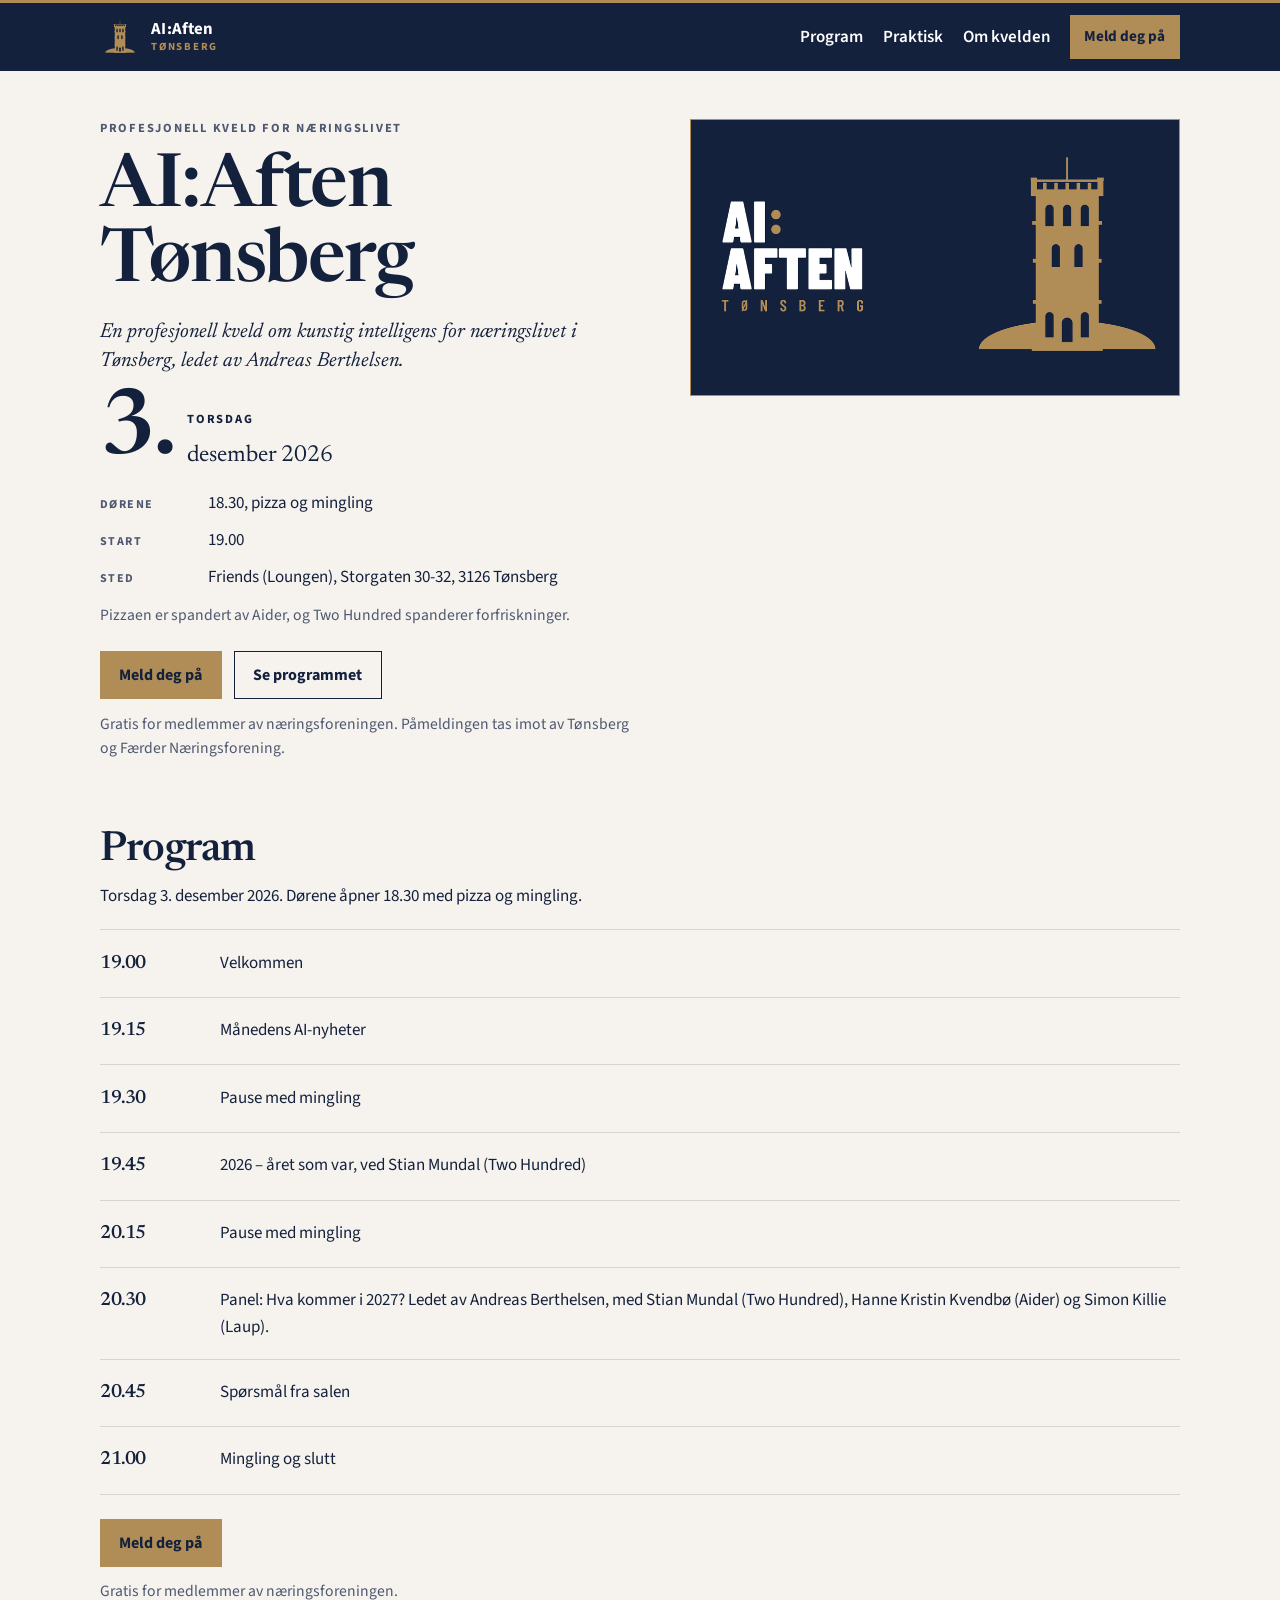
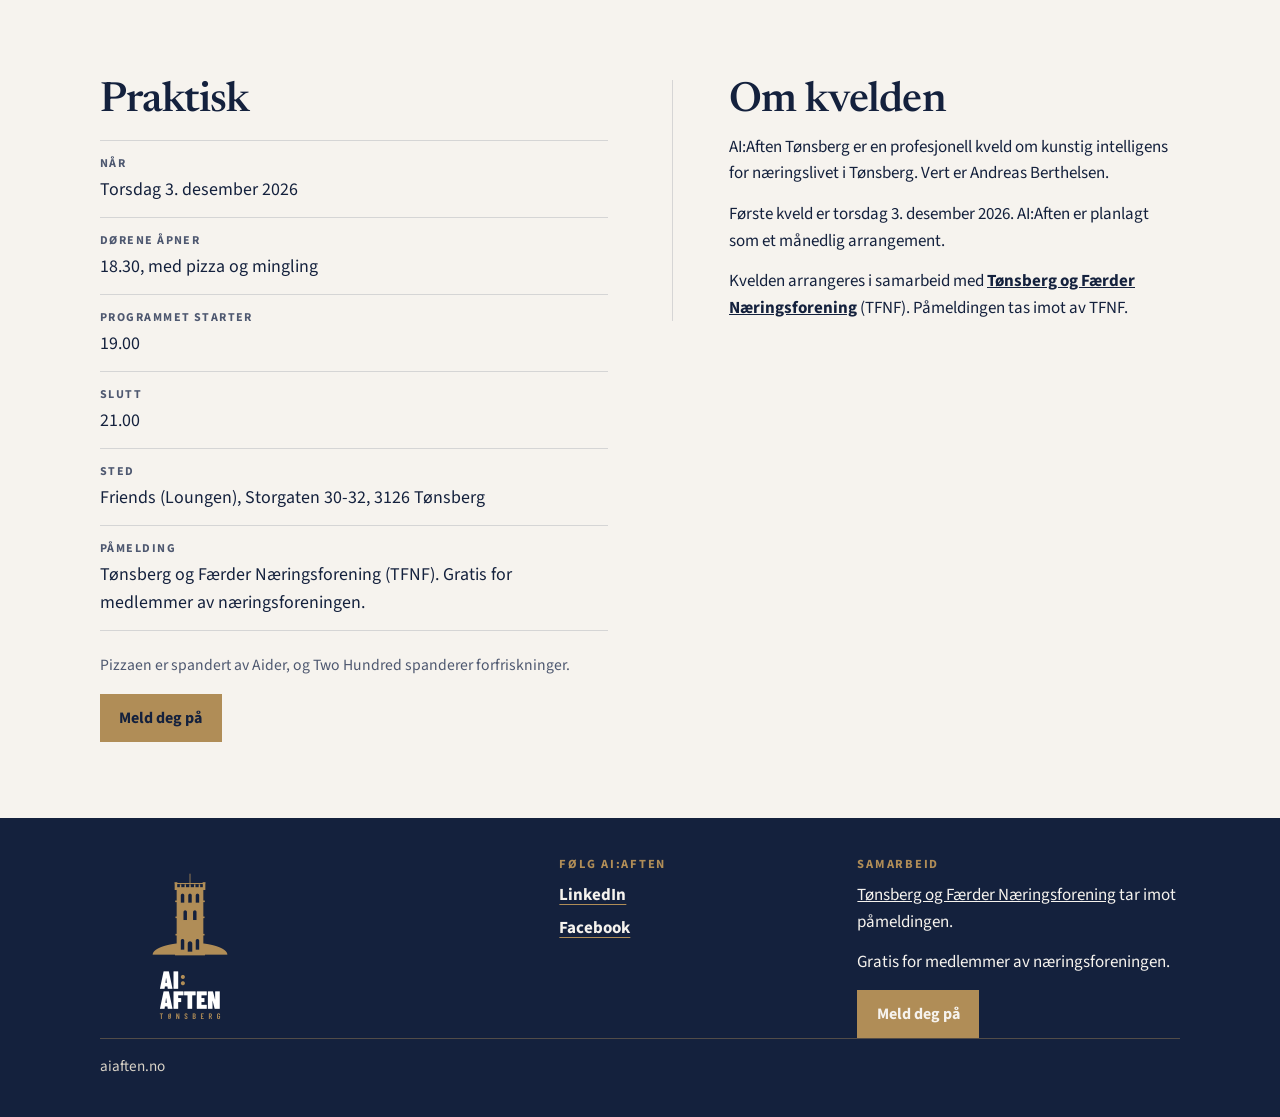
==== index.html @ 97da701c "Publiser aiaften.no" ====
<!DOCTYPE html>
<html lang="nb">
<head>
  <meta charset="utf-8">
  <meta name="viewport" content="width=device-width, initial-scale=1">
  <title>AI:Aften Tønsberg – torsdag 3. desember 2026</title>
  <meta name="description" content="Profesjonell kveld om kunstig intelligens for næringslivet i Tønsberg, torsdag 3. desember 2026. Dørene åpner 18.30 hos Friends (Loungen). Gratis for medlemmer av næringsforeningen.">
  <link rel="canonical" href="https://aiaften.no/">
  <meta name="theme-color" content="#14213D">
  <meta name="color-scheme" content="light">
  <meta property="og:locale" content="nb_NO">
  <meta property="og:type" content="website">
  <meta property="og:site_name" content="AI:Aften Tønsberg">
  <meta property="og:title" content="AI:Aften Tønsberg">
  <meta property="og:description" content="Profesjonell kveld om kunstig intelligens for næringslivet i Tønsberg, torsdag 3. desember 2026. Dørene åpner 18.30 hos Friends (Loungen). Gratis for medlemmer av næringsforeningen.">
  <meta property="og:url" content="https://aiaften.no/">
  <meta property="og:image" content="https://aiaften.no/ai-aften-cover-og.png">
  <meta property="og:image:type" content="image/png">
  <meta property="og:image:width" content="1200">
  <meta property="og:image:height" content="675">
  <meta property="og:image:alt" content="AI:Aften Tønsberg">
  <meta name="twitter:card" content="summary_large_image">
  <meta name="twitter:title" content="AI:Aften Tønsberg">
  <meta name="twitter:description" content="Profesjonell kveld om kunstig intelligens for næringslivet i Tønsberg, torsdag 3. desember 2026. Dørene åpner 18.30 hos Friends (Loungen). Gratis for medlemmer av næringsforeningen.">
  <meta name="twitter:image" content="https://aiaften.no/ai-aften-cover-og.png">
  <meta name="twitter:image:alt" content="AI:Aften Tønsberg">
  <link rel="icon" href="favicon.ico" sizes="any">
  <link rel="icon" type="image/png" href="favicon-32.png" sizes="32x32">
  <link rel="icon" type="image/png" href="favicon-16.png" sizes="16x16">
  <link rel="apple-touch-icon" href="apple-touch-icon.png">
  <link rel="preload" href="source-sans-3.woff2" as="font" type="font/woff2" crossorigin>
  <link rel="preload" href="newsreader.woff2" as="font" type="font/woff2" crossorigin>
  <link rel="stylesheet" href="styles.css">
  <script type="application/ld+json">
  {
    "@context": "https://schema.org",
    "@type": "Event",
    "name": "AI:Aften Tønsberg",
    "description": "Profesjonell kveld om kunstig intelligens for næringslivet i Tønsberg, ledet av Andreas Berthelsen. Dørene åpner 18.30 med pizza og mingling. Programmet starter 19.00. Sted: Friends (Loungen), Storgaten 30-32, 3126 Tønsberg. Gratis for medlemmer av næringsforeningen. Påmelding hos Tønsberg og Færder Næringsforening.",
    "inLanguage": "nb",
    "startDate": "2026-12-03T19:00:00+01:00",
    "endDate": "2026-12-03T21:00:00+01:00",
    "doorTime": "2026-12-03T18:30:00+01:00",
    "eventAttendanceMode": "https://schema.org/OfflineEventAttendanceMode",
    "eventStatus": "https://schema.org/EventScheduled",
    "url": "https://aiaften.no/",
    "image": "https://aiaften.no/ai-aften-cover-og.png",
    "location": {
      "@type": "Place",
      "name": "Friends (Loungen)",
      "address": {
        "@type": "PostalAddress",
        "streetAddress": "Storgaten 30-32",
        "postalCode": "3126",
        "addressLocality": "Tønsberg",
        "addressCountry": "NO"
      }
    },
    "organizer": [
      {
        "@type": "Person",
        "name": "Andreas Berthelsen"
      },
      {
        "@type": "Organization",
        "name": "AI:Aften",
        "url": "https://aiaften.no/",
        "sameAs": [
          "https://www.linkedin.com/company/ai-aften",
          "https://www.facebook.com/profile.php?id=61596663271442"
        ]
      },
      {
        "@type": "Organization",
        "name": "Tønsberg og Færder Næringsforening",
        "alternateName": "TFNF",
        "url": "https://www.tfnf.no/"
      }
    ],
    "performer": [
      {
        "@type": "Person",
        "name": "Andreas Berthelsen"
      },
      {
        "@type": "Person",
        "name": "Stian Mundal",
        "affiliation": {
          "@type": "Organization",
          "name": "Two Hundred"
        }
      },
      {
        "@type": "Person",
        "name": "Hanne Kristin Kvendbø",
        "affiliation": {
          "@type": "Organization",
          "name": "Aider"
        }
      },
      {
        "@type": "Person",
        "name": "Simon Killie",
        "affiliation": {
          "@type": "Organization",
          "name": "Laup"
        }
      }
    ],
    "offers": {
      "@type": "Offer",
      "url": "https://www.tfnf.no/liste-arrangementer?aiaften-28335",
      "description": "Gratis for medlemmer av næringsforeningen."
    },
    "subEvent": [
      {
        "@type": "Event",
        "name": "Velkommen",
        "startDate": "2026-12-03T19:00:00+01:00"
      },
      {
        "@type": "Event",
        "name": "Månedens AI-nyheter",
        "startDate": "2026-12-03T19:15:00+01:00"
      },
      {
        "@type": "Event",
        "name": "Pause med mingling",
        "startDate": "2026-12-03T19:30:00+01:00"
      },
      {
        "@type": "Event",
        "name": "2026 – året som var, ved Stian Mundal (Two Hundred)",
        "startDate": "2026-12-03T19:45:00+01:00"
      },
      {
        "@type": "Event",
        "name": "Pause med mingling",
        "startDate": "2026-12-03T20:15:00+01:00"
      },
      {
        "@type": "Event",
        "name": "Panel: Hva kommer i 2027? Ledet av Andreas Berthelsen, med Stian Mundal (Two Hundred), Hanne Kristin Kvendbø (Aider) og Simon Killie (Laup).",
        "startDate": "2026-12-03T20:30:00+01:00"
      },
      {
        "@type": "Event",
        "name": "Spørsmål fra salen",
        "startDate": "2026-12-03T20:45:00+01:00"
      },
      {
        "@type": "Event",
        "name": "Mingling og slutt",
        "startDate": "2026-12-03T21:00:00+01:00"
      }
    ]
  }
  </script>
</head>
<body>
  <a class="skip" href="#innhold">Hopp til innhold</a>
  <header class="site-header">
    <div class="wrap bar">
      <a class="brand" href="#innhold">
        <img class="brand-mark" src="mark.png" alt="" width="40" height="40">
        <span class="brand-text">
          <span class="brand-name">AI:Aften</span>
          <span class="brand-place">Tønsberg</span>
        </span>
      </a>
      <nav class="nav" aria-label="Sideoversikt">
        <a href="#program">Program</a>
        <a href="#praktisk">Praktisk</a>
        <a href="#om">Om kvelden</a>
      </nav>
      <a class="button button-small" href="https://www.tfnf.no/liste-arrangementer?aiaften-28335" target="_blank" rel="noopener noreferrer">Meld deg på</a>
    </div>
  </header>
  <nav class="subnav" aria-label="Sideoversikt">
    <div class="wrap subnav-inner">
      <a href="#program">Program</a>
      <a href="#praktisk">Praktisk</a>
      <a href="#om">Om kvelden</a>
    </div>
  </nav>

  <main id="innhold">
    <section class="hero wrap">
      <div class="hero-copy">
        <p class="kicker">Profesjonell kveld for næringslivet</p>
        <h1>AI:Aften <span class="place">Tønsberg</span></h1>
        <p class="lead">En profesjonell kveld om kunstig intelligens for næringslivet i Tønsberg, ledet av Andreas Berthelsen.</p>
        <!-- DATO: bytt ukedag, dag og måned her, og i tittel, beskrivelse, praktisk og JSON-LD. -->
        <time class="when" datetime="2026-12-03T19:00:00+01:00">
          <span class="visually-hidden">Torsdag 3. desember 2026</span>
          <span class="when-day" aria-hidden="true">3.</span>
          <span class="when-weekday" aria-hidden="true">Torsdag</span>
          <span class="when-month" aria-hidden="true">desember 2026</span>
        </time>
        <ul class="quick">
          <li><span>Dørene</span> 18.30, pizza og mingling</li>
          <li><span>Start</span> 19.00</li>
          <li><span>Sted</span> Friends (Loungen), Storgaten 30-32, 3126 Tønsberg</li>
        </ul>
        <p class="note">Pizzaen er spandert av Aider, og Two Hundred spanderer forfriskninger.</p>
        <div class="actions">
          <a class="button" href="https://www.tfnf.no/liste-arrangementer?aiaften-28335" target="_blank" rel="noopener noreferrer">Meld deg på</a>
          <a class="button button-ghost" href="#program">Se programmet</a>
        </div>
        <p class="note">Gratis for medlemmer av næringsforeningen. Påmeldingen tas imot av Tønsberg og Færder Næringsforening.</p>
      </div>
      <figure class="hero-figure">
        <img
          src="ai-aften-cover-1600.png"
          srcset="ai-aften-cover-960.png 960w, ai-aften-cover-1600.png 1600w"
          sizes="(min-width: 880px) 46vw, calc(100vw - 2rem)"
          alt="AI:Aften Tønsberg"
          width="1600"
          height="900"
          fetchpriority="high">
      </figure>
    </section>

    <section id="program" class="section">
      <div class="wrap">
        <div class="section-head">
          <h2>Program</h2>
          <p>Torsdag 3.&nbsp;desember 2026. Dørene åpner 18.30 med pizza og mingling.</p>
        </div>
        <!--
          PROGRAM
          Bytt punktene under til neste kveld. Ett <li> per post.
          Oppdater også subEvent i JSON-LD i head.
        -->
        <ol class="program">
          <li>
            <time datetime="2026-12-03T19:00:00+01:00">19.00</time>
            <p>Velkommen</p>
          </li>
          <li>
            <time datetime="2026-12-03T19:15:00+01:00">19.15</time>
            <p>Månedens AI-nyheter</p>
          </li>
          <li>
            <time datetime="2026-12-03T19:30:00+01:00">19.30</time>
            <p>Pause med mingling</p>
          </li>
          <li>
            <time datetime="2026-12-03T19:45:00+01:00">19.45</time>
            <p>2026 – året som var, ved Stian Mundal (Two Hundred)</p>
          </li>
          <li>
            <time datetime="2026-12-03T20:15:00+01:00">20.15</time>
            <p>Pause med mingling</p>
          </li>
          <li>
            <time datetime="2026-12-03T20:30:00+01:00">20.30</time>
            <p>Panel: Hva kommer i 2027? Ledet av Andreas Berthelsen, med Stian Mundal (Two Hundred), Hanne Kristin Kvendbø (Aider) og Simon Killie (Laup).</p>
          </li>
          <li>
            <time datetime="2026-12-03T20:45:00+01:00">20.45</time>
            <p>Spørsmål fra salen</p>
          </li>
          <li>
            <time datetime="2026-12-03T21:00:00+01:00">21.00</time>
            <p>Mingling og slutt</p>
          </li>
        </ol>
        <p class="after-program">
          <a class="button" href="https://www.tfnf.no/liste-arrangementer?aiaften-28335" target="_blank" rel="noopener noreferrer">Meld deg på</a>
        </p>
        <p class="note">Gratis for medlemmer av næringsforeningen.</p>
      </div>
    </section>

    <section class="section">
      <div class="wrap split">
        <div class="panel" id="praktisk">
          <h2>Praktisk</h2>
          <dl class="facts">
            <div>
              <dt>Når</dt>
              <dd>Torsdag 3.&nbsp;desember 2026</dd>
            </div>
            <div>
              <dt>Dørene åpner</dt>
              <dd>18.30, med pizza og mingling</dd>
            </div>
            <div>
              <dt>Programmet starter</dt>
              <dd>19.00</dd>
            </div>
            <div>
              <dt>Slutt</dt>
              <dd>21.00</dd>
            </div>
            <div>
              <dt>Sted</dt>
              <dd>Friends (Loungen), Storgaten 30-32, 3126 Tønsberg</dd>
            </div>
            <div>
              <dt>Påmelding</dt>
              <dd>Tønsberg og Færder Næringsforening (TFNF). Gratis for medlemmer av næringsforeningen.</dd>
            </div>
          </dl>
          <p class="note">Pizzaen er spandert av Aider, og Two Hundred spanderer forfriskninger.</p>
          <a class="button" href="https://www.tfnf.no/liste-arrangementer?aiaften-28335" target="_blank" rel="noopener noreferrer">Meld deg på</a>
        </div>
        <div class="panel prose" id="om">
          <h2>Om kvelden</h2>
          <p>AI:Aften Tønsberg er en profesjonell kveld om kunstig intelligens for næringslivet i Tønsberg. Vert er Andreas Berthelsen.</p>
          <p>Første kveld er torsdag 3.&nbsp;desember 2026. AI:Aften er planlagt som et månedlig arrangement.</p>
          <p>Kvelden arrangeres i samarbeid med <a href="https://www.tfnf.no/">Tønsberg og Færder Næringsforening</a> (TFNF). Påmeldingen tas imot av TFNF.</p>
        </div>
      </div>
    </section>
  </main>

  <footer class="site-footer">
    <div class="wrap footer-grid">
      <div>
        <img class="footer-logo" src="ai-aften-merke-web.png" alt="AI:Aften Tønsberg" width="720" height="720">
      </div>
      <div>
        <h2>Følg AI:Aften</h2>
        <ul class="link-list">
          <li><a href="https://www.linkedin.com/company/ai-aften" target="_blank" rel="noopener noreferrer">LinkedIn</a></li>
          <li><a href="https://www.facebook.com/profile.php?id=61596663271442" target="_blank" rel="noopener noreferrer">Facebook</a></li>
        </ul>
      </div>
      <div>
        <h2>Samarbeid</h2>
        <p><a href="https://www.tfnf.no/">Tønsberg og Færder Næringsforening</a> tar imot påmeldingen.</p>
        <p>Gratis for medlemmer av næringsforeningen.</p>
        <a class="button" href="https://www.tfnf.no/liste-arrangementer?aiaften-28335" target="_blank" rel="noopener noreferrer">Meld deg på</a>
      </div>
    </div>
    <div class="wrap">
      <p class="colophon">aiaften.no</p>
    </div>
  </footer>
</body>
</html>
---- styles.css ----
:root {
  --navy: #14213d;
  --gold: #b08d57;
  --paper: #f6f3ee;
  --ink: #14213d;
  --muted: #4e5870;
  --line: rgba(20, 33, 61, 0.14);
  --sans: "Source Sans 3", "Segoe UI", sans-serif;
  --serif: "Newsreader", Georgia, "Times New Roman", serif;
  --header: 4.25rem;
}

@font-face {
  font-family: "Source Sans 3";
  font-style: normal;
  font-weight: 200 900;
  font-display: swap;
  src: url("source-sans-3.woff2") format("woff2");
}

@font-face {
  font-family: "Newsreader";
  font-style: normal;
  font-weight: 200 800;
  font-display: swap;
  src: url("newsreader.woff2") format("woff2");
}

@font-face {
  font-family: "Newsreader";
  font-style: italic;
  font-weight: 400;
  font-display: swap;
  src: url("newsreader-italic.woff2") format("woff2");
}

*,
*::before,
*::after {
  box-sizing: border-box;
}

html {
  scroll-behavior: smooth;
}

body {
  margin: 0;
  background: var(--paper);
  color: var(--ink);
  font-family: var(--sans);
  font-size: 1.0625rem;
  font-weight: 400;
  line-height: 1.55;
  font-optical-sizing: auto;
  text-rendering: optimizeLegibility;
}

img {
  max-width: 100%;
  height: auto;
}

a {
  color: inherit;
}

:focus-visible {
  outline: 3px solid var(--gold);
  outline-offset: 3px;
}

::selection {
  background: var(--gold);
  color: var(--navy);
}

.skip {
  position: absolute;
  left: 1rem;
  top: -4rem;
  z-index: 20;
  background: var(--gold);
  color: var(--navy);
  padding: 0.55rem 0.9rem;
  font-weight: 700;
  text-decoration: none;
}

.skip:focus {
  top: 0.5rem;
}

.visually-hidden {
  position: absolute;
  width: 1px;
  height: 1px;
  padding: 0;
  margin: -1px;
  overflow: hidden;
  clip: rect(0, 0, 0, 0);
  white-space: nowrap;
  border: 0;
}

.wrap {
  width: min(1080px, calc(100% - 2rem));
  margin-inline: auto;
}

.site-header {
  position: sticky;
  top: 0;
  z-index: 10;
  background: var(--navy);
  color: #fff;
  border-top: 3px solid var(--gold);
}

.bar {
  display: flex;
  align-items: center;
  gap: 0.75rem;
  min-height: var(--header);
}

.brand {
  display: flex;
  align-items: center;
  gap: 0.7rem;
  margin-right: auto;
  color: #fff;
  text-decoration: none;
}

.brand-mark {
  width: 40px;
  height: 40px;
  display: block;
}

.brand-text {
  display: flex;
  flex-direction: column;
  line-height: 1.05;
}

.brand-name {
  font-weight: 700;
  font-size: 1.05rem;
  letter-spacing: 0.01em;
}

.brand-place {
  margin-top: 0.15rem;
  font-size: 0.68rem;
  font-weight: 700;
  letter-spacing: 0.16em;
  text-transform: uppercase;
  color: var(--gold);
}

.nav {
  display: none;
  align-items: center;
  gap: 1.25rem;
  margin-right: 0.4rem;
}

.nav a,
.subnav a {
  color: #fff;
  text-decoration: none;
  font-weight: 600;
}

.nav a:hover,
.subnav a:hover {
  text-decoration: underline;
  text-decoration-color: var(--gold);
  text-underline-offset: 0.28em;
}

.subnav {
  background: var(--navy);
  border-top: 1px solid rgba(176, 141, 87, 0.4);
}

.subnav-inner {
  display: flex;
  gap: 1.15rem;
  padding: 0.15rem 0 0.55rem;
  overflow-x: auto;
}

.subnav a {
  flex: 0 0 auto;
  font-size: 0.95rem;
  padding: 0.4rem 0;
}

.button {
  display: inline-flex;
  align-items: center;
  justify-content: center;
  min-height: 48px;
  padding: 0.7rem 1.15rem;
  background: var(--gold);
  color: var(--navy);
  font-family: var(--sans);
  font-weight: 700;
  font-size: 1rem;
  line-height: 1;
  text-decoration: none;
  border: 1px solid var(--gold);
}

.button:hover {
  background: #c4a56e;
  border-color: #c4a56e;
  color: var(--navy);
}

.button-small {
  min-height: 44px;
  padding: 0.45rem 0.85rem;
  font-size: 0.95rem;
}

.button-ghost {
  background: transparent;
  color: var(--navy);
  border-color: var(--navy);
}

.button-ghost:hover {
  background: var(--navy);
  color: #fff;
  border-color: var(--navy);
}

.hero {
  display: flex;
  flex-direction: column;
  gap: 1.5rem;
  padding: 1.25rem 0 2.75rem;
}

.hero-figure {
  order: -1;
  margin: 0;
}

.hero-figure img {
  display: block;
  width: 100%;
  height: auto;
  border: 1px solid var(--gold);
}

.kicker {
  margin: 0 0 0.85rem;
  font-size: 0.78rem;
  font-weight: 700;
  letter-spacing: 0.14em;
  text-transform: uppercase;
  color: var(--muted);
}

h1,
h2 {
  font-family: var(--serif);
  font-weight: 560;
  letter-spacing: -0.02em;
  line-height: 1.02;
  margin: 0;
  font-optical-sizing: auto;
}

h1 {
  font-size: clamp(2.7rem, 10vw, 4.6rem);
}

h1 .place {
  display: block;
}

.lead {
  margin: 1rem 0 0;
  max-width: 38rem;
  font-family: var(--serif);
  font-style: italic;
  font-weight: 400;
  font-size: 1.28rem;
  line-height: 1.4;
}

.when {
  position: relative;
  display: grid;
  grid-template-columns: auto auto;
  column-gap: 0.85rem;
  row-gap: 0.1rem;
  justify-content: start;
  align-items: end;
  width: max-content;
  max-width: 100%;
  margin: 1.35rem 0 0;
  color: var(--navy);
}

.when-day {
  grid-column: 1;
  grid-row: 1 / span 2;
  font-family: var(--serif);
  font-weight: 560;
  font-size: clamp(4.2rem, 14vw, 5.6rem);
  line-height: 0.8;
  letter-spacing: -0.03em;
}

.when-weekday {
  grid-column: 2;
  grid-row: 1;
  align-self: end;
  font-size: 0.78rem;
  font-weight: 700;
  letter-spacing: 0.14em;
  text-transform: uppercase;
}

.when-month {
  grid-column: 2;
  grid-row: 2;
  font-family: var(--serif);
  font-size: 1.45rem;
  line-height: 1.1;
}

.quick {
  list-style: none;
  margin: 1.35rem 0 0;
  padding: 0;
  display: grid;
  gap: 0.65rem;
}

.quick li {
  display: grid;
  grid-template-columns: 5.4rem 1fr;
  gap: 0.75rem;
  align-items: baseline;
}

.quick span {
  font-size: 0.75rem;
  font-weight: 700;
  letter-spacing: 0.12em;
  text-transform: uppercase;
  color: var(--muted);
}

.actions {
  display: flex;
  flex-wrap: wrap;
  gap: 0.75rem;
  margin-top: 1.5rem;
}

.note {
  margin: 0.8rem 0 0;
  max-width: 36rem;
  color: var(--muted);
  font-size: 0.98rem;
}

.panel > .button {
  margin-top: 1rem;
}

.section,
.panel {
  scroll-margin-top: 6.75rem;
}

.section {
  padding: 0 0 3.25rem;
}

.section-head {
  margin-bottom: 1.25rem;
  max-width: 40rem;
}

.section-head p,
.prose p {
  margin: 0.75rem 0 0;
}

h2 {
  font-size: clamp(1.9rem, 4vw, 2.6rem);
}

.program {
  list-style: none;
  margin: 0;
  padding: 0;
}

.program li {
  display: grid;
  grid-template-columns: 4.6rem 1fr;
  gap: 0.35rem 1rem;
  align-items: baseline;
  padding: 1rem 0;
  border-top: 1px solid var(--line);
}

.program li:last-child {
  border-bottom: 1px solid var(--line);
}

.program time {
  font-family: var(--serif);
  font-weight: 560;
  font-size: 1.2rem;
  font-variant-numeric: tabular-nums;
  letter-spacing: -0.02em;
}

.program p {
  margin: 0;
}

.after-program {
  margin: 1.5rem 0 0;
}

.split {
  display: grid;
  gap: 2.5rem;
}

.panel + .panel {
  padding-top: 2.5rem;
  border-top: 1px solid var(--line);
}

.facts {
  margin: 1.15rem 0 1.4rem;
}

.facts div {
  padding: 0.85rem 0;
  border-top: 1px solid var(--line);
}

.facts div:last-child {
  border-bottom: 1px solid var(--line);
}

.facts dt {
  margin: 0;
  font-size: 0.75rem;
  font-weight: 700;
  letter-spacing: 0.12em;
  text-transform: uppercase;
  color: var(--muted);
}

.facts dd {
  margin: 0.15rem 0 0;
  font-size: 1.12rem;
}

.prose p + p {
  margin-top: 0.9rem;
}

.prose a {
  color: var(--navy);
  font-weight: 700;
}

.site-footer {
  background: var(--navy);
  color: #f6f3ee;
  padding: 2.5rem 0 1.5rem;
}

.footer-grid {
  display: grid;
  gap: 2rem;
}

.footer-logo {
  width: min(100%, 180px);
  height: auto;
  display: block;
}

.site-footer h2 {
  font-family: var(--sans);
  font-size: 0.78rem;
  font-weight: 700;
  letter-spacing: 0.14em;
  text-transform: uppercase;
  color: var(--gold);
  margin-bottom: 0.75rem;
}

.site-footer p {
  margin: 0 0 0.9rem;
}

.site-footer a {
  color: #f6f3ee;
}

.link-list {
  list-style: none;
  margin: 0 0 1rem;
  padding: 0;
  display: grid;
  gap: 0.4rem;
}

.link-list a {
  font-weight: 700;
  text-decoration: underline;
  text-decoration-color: var(--gold);
  text-underline-offset: 0.22em;
}

.colophon {
  margin-top: 2rem;
  padding-top: 1rem;
  border-top: 1px solid rgba(176, 141, 87, 0.4);
  color: #d9d3c7;
  font-size: 0.95rem;
}

@media (min-width: 720px) {
  .wrap {
    width: min(1080px, calc(100% - 3rem));
  }

  .program li {
    grid-template-columns: 6rem 1fr;
    gap: 1.5rem;
    padding: 1.15rem 0;
  }

  .quick li {
    grid-template-columns: 6rem 1fr;
  }
}

@media (min-width: 880px) {
  .nav {
    display: flex;
  }

  .subnav {
    display: none;
  }

  .hero {
    display: grid;
    grid-template-columns: minmax(0, 1.05fr) minmax(0, 0.95fr);
    gap: 3rem;
    align-items: start;
    padding: 3rem 0 4.25rem;
  }

  .hero-figure {
    order: 0;
  }

  .section,
  .panel {
    scroll-margin-top: 5.25rem;
  }

  .section {
    padding-bottom: 4.75rem;
  }

  .split {
    grid-template-columns: 1fr 1fr;
    gap: 4rem;
    align-items: start;
  }

  .panel + .panel {
    padding-top: 0;
    border-top: 0;
    padding-left: 3.5rem;
    border-left: 1px solid var(--line);
  }

  .footer-grid {
    grid-template-columns: 1.3fr 0.8fr 1fr;
    gap: 2.5rem;
  }
}

@media (prefers-reduced-motion: reduce) {
  html {
    scroll-behavior: auto;
  }
}

@media print {
  .site-header,
  .subnav,
  .button,
  .skip {
    display: none;
  }

  body {
    background: #fff;
  }

  .site-footer {
    background: #fff;
    color: #000;
  }
}
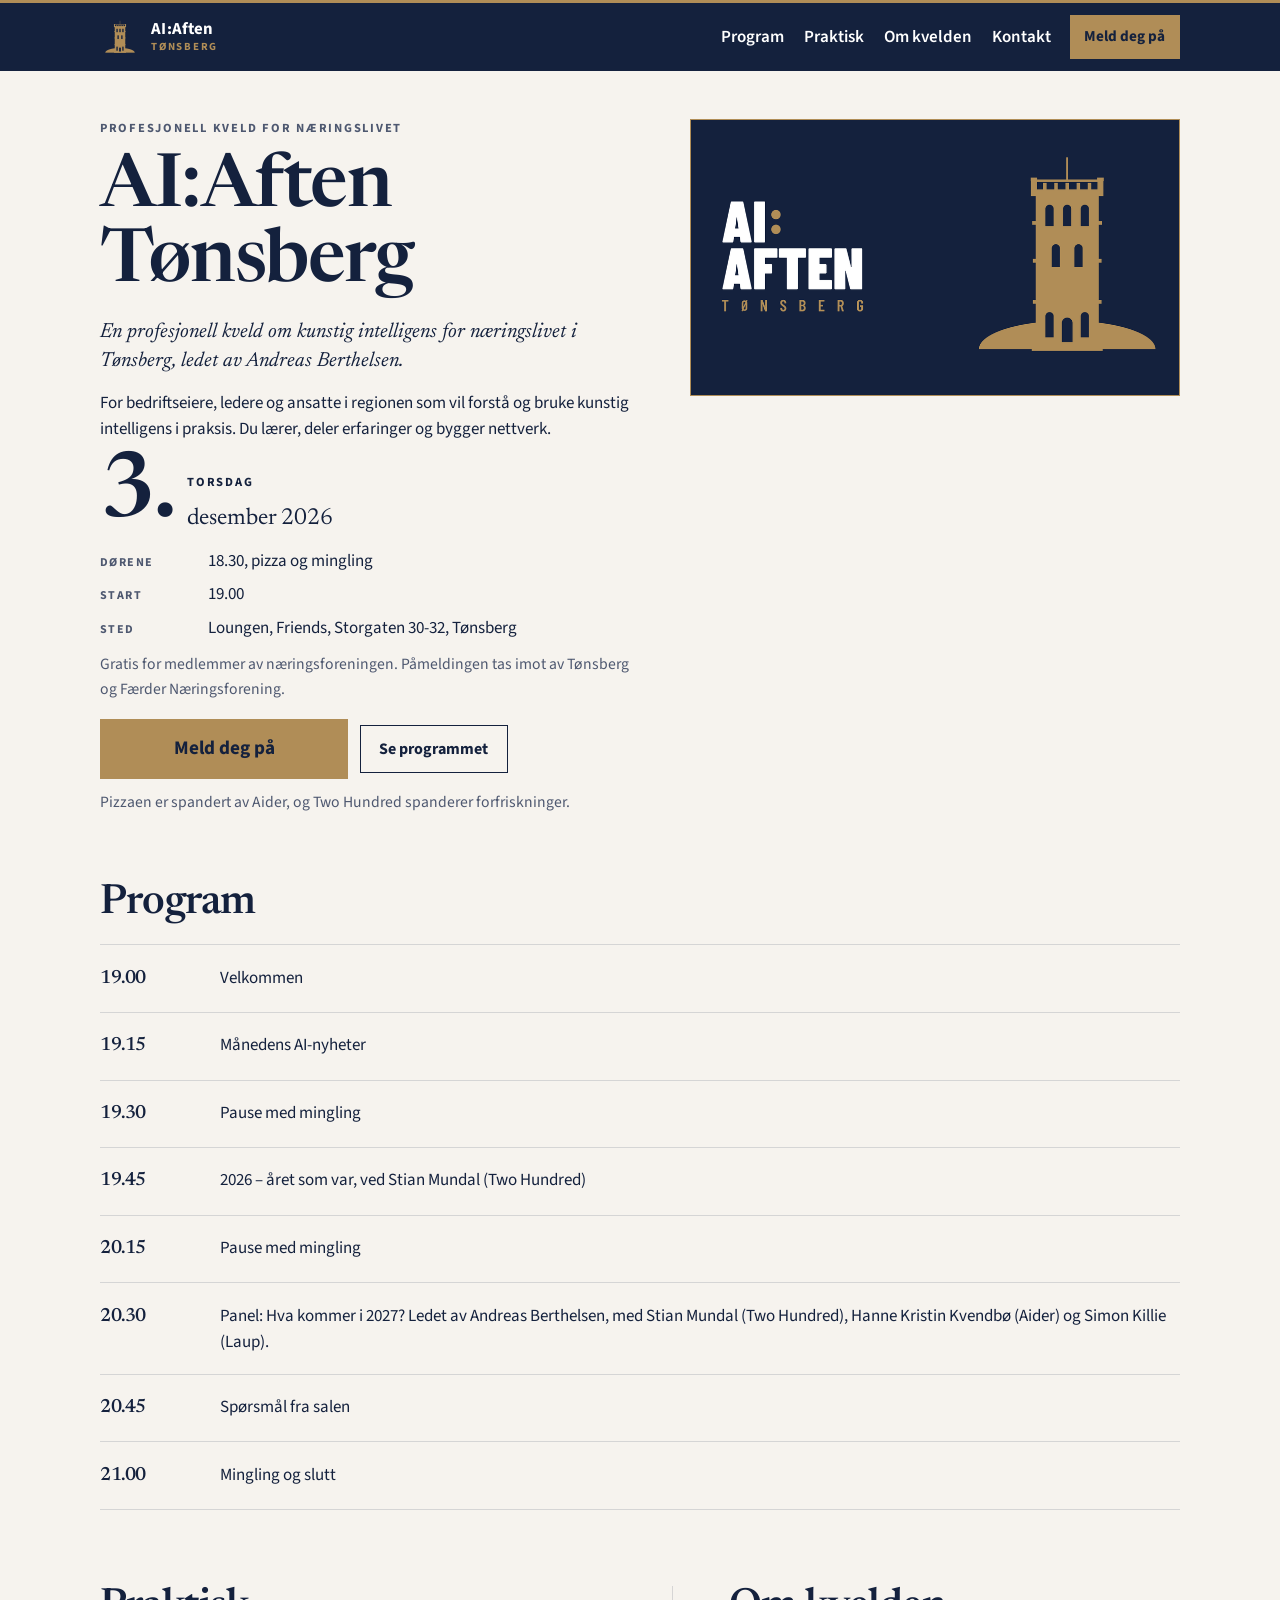
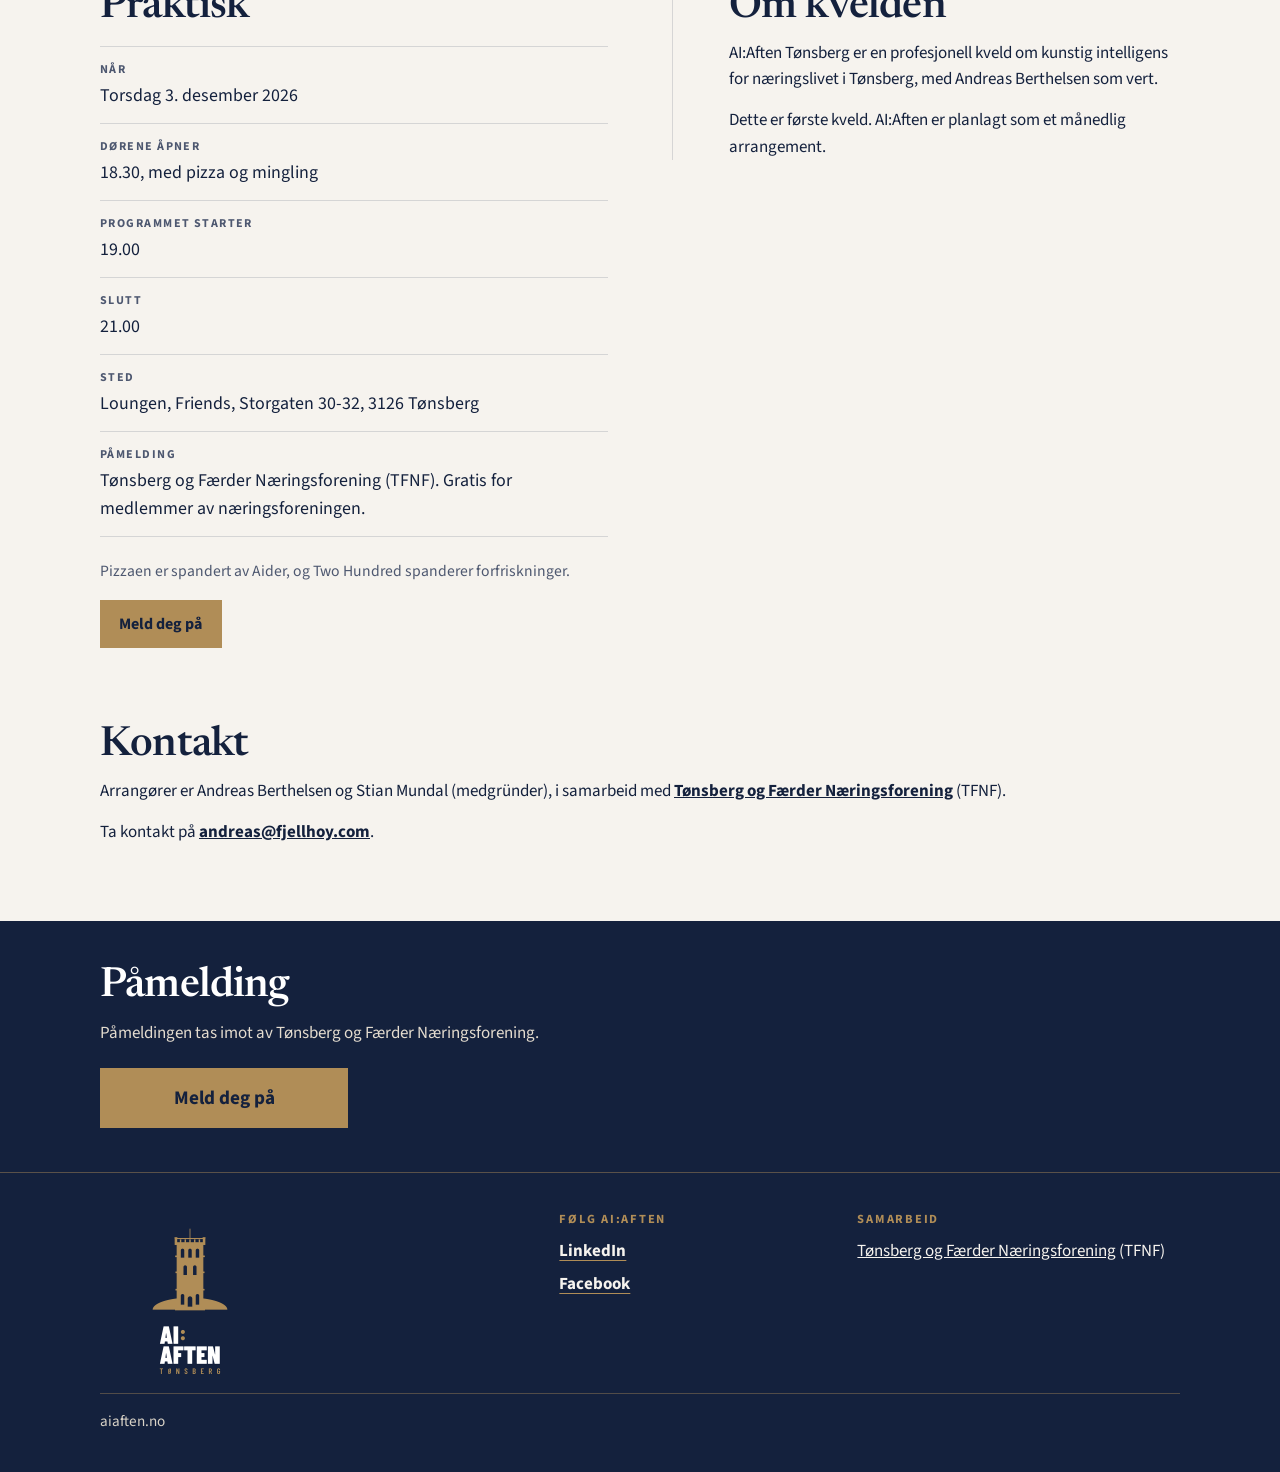
==== commit dc50c5fc: "Gjør påmelding og dato tydeligere på forsiden Datoen sto dobbelt fordi en skjult tekstlinje ble synl" ====
--- a/index.html
+++ b/index.html
@@ -4,7 +4,7 @@
   <meta charset="utf-8">
   <meta name="viewport" content="width=device-width, initial-scale=1">
   <title>AI:Aften Tønsberg – torsdag 3. desember 2026</title>
-  <meta name="description" content="Profesjonell kveld om kunstig intelligens for næringslivet i Tønsberg, torsdag 3. desember 2026. Dørene åpner 18.30 hos Friends (Loungen). Gratis for medlemmer av næringsforeningen.">
+  <meta name="description" content="Profesjonell kveld om kunstig intelligens for næringslivet i Tønsberg, torsdag 3. desember 2026. Dørene åpner 18.30 i Loungen, Friends. Gratis for medlemmer av næringsforeningen.">
   <link rel="canonical" href="https://aiaften.no/">
   <meta name="theme-color" content="#14213D">
   <meta name="color-scheme" content="light">
@@ -12,7 +12,7 @@
   <meta property="og:type" content="website">
   <meta property="og:site_name" content="AI:Aften Tønsberg">
   <meta property="og:title" content="AI:Aften Tønsberg">
-  <meta property="og:description" content="Profesjonell kveld om kunstig intelligens for næringslivet i Tønsberg, torsdag 3. desember 2026. Dørene åpner 18.30 hos Friends (Loungen). Gratis for medlemmer av næringsforeningen.">
+  <meta property="og:description" content="Profesjonell kveld om kunstig intelligens for næringslivet i Tønsberg, torsdag 3. desember 2026. Dørene åpner 18.30 i Loungen, Friends. Gratis for medlemmer av næringsforeningen.">
   <meta property="og:url" content="https://aiaften.no/">
   <meta property="og:image" content="https://aiaften.no/ai-aften-cover-og.png">
   <meta property="og:image:type" content="image/png">
@@ -21,7 +21,7 @@
   <meta property="og:image:alt" content="AI:Aften Tønsberg">
   <meta name="twitter:card" content="summary_large_image">
   <meta name="twitter:title" content="AI:Aften Tønsberg">
-  <meta name="twitter:description" content="Profesjonell kveld om kunstig intelligens for næringslivet i Tønsberg, torsdag 3. desember 2026. Dørene åpner 18.30 hos Friends (Loungen). Gratis for medlemmer av næringsforeningen.">
+  <meta name="twitter:description" content="Profesjonell kveld om kunstig intelligens for næringslivet i Tønsberg, torsdag 3. desember 2026. Dørene åpner 18.30 i Loungen, Friends. Gratis for medlemmer av næringsforeningen.">
   <meta name="twitter:image" content="https://aiaften.no/ai-aften-cover-og.png">
   <meta name="twitter:image:alt" content="AI:Aften Tønsberg">
   <link rel="icon" href="favicon.ico" sizes="any">
@@ -36,18 +36,18 @@
     "@context": "https://schema.org",
     "@type": "Event",
     "name": "AI:Aften Tønsberg",
-    "description": "Profesjonell kveld om kunstig intelligens for næringslivet i Tønsberg, ledet av Andreas Berthelsen. Dørene åpner 18.30 med pizza og mingling. Programmet starter 19.00. Sted: Friends (Loungen), Storgaten 30-32, 3126 Tønsberg. Gratis for medlemmer av næringsforeningen. Påmelding hos Tønsberg og Færder Næringsforening.",
+    "description": "Profesjonell kveld om kunstig intelligens for næringslivet i Tønsberg, for bedriftseiere, ledere og ansatte i regionen som vil forstå og bruke kunstig intelligens i praksis. Dørene åpner 18.30 med pizza og mingling. Programmet starter 19.00. Sted: Loungen, Friends, Storgaten 30-32, Tønsberg. Arrangører er Andreas Berthelsen og Stian Mundal (medgründer), i samarbeid med Tønsberg og Færder Næringsforening. Gratis for medlemmer av Tønsberg og Færder Næringsforening. Påmelding hos TFNF.",
     "inLanguage": "nb",
-    "startDate": "2026-12-03T19:00:00+01:00",
-    "endDate": "2026-12-03T21:00:00+01:00",
-    "doorTime": "2026-12-03T18:30:00+01:00",
+    "startDate": "2026-12-03T18:30+01:00",
+    "endDate": "2026-12-03T21:00+01:00",
+    "doorTime": "2026-12-03T18:30+01:00",
     "eventAttendanceMode": "https://schema.org/OfflineEventAttendanceMode",
     "eventStatus": "https://schema.org/EventScheduled",
-    "url": "https://aiaften.no/",
+    "url": "https://aiaften.no",
     "image": "https://aiaften.no/ai-aften-cover-og.png",
     "location": {
       "@type": "Place",
-      "name": "Friends (Loungen)",
+      "name": "Loungen, Friends",
       "address": {
         "@type": "PostalAddress",
         "streetAddress": "Storgaten 30-32",
@@ -59,16 +59,13 @@
     "organizer": [
       {
         "@type": "Person",
-        "name": "Andreas Berthelsen"
-      },
-      {
-        "@type": "Organization",
-        "name": "AI:Aften",
-        "url": "https://aiaften.no/",
-        "sameAs": [
-          "https://www.linkedin.com/company/ai-aften",
-          "https://www.facebook.com/profile.php?id=61596663271442"
-        ]
+        "name": "Andreas Berthelsen",
+        "email": "andreas@fjellhoy.com"
+      },
+      {
+        "@type": "Person",
+        "name": "Stian Mundal",
+        "description": "Medgründer"
       },
       {
         "@type": "Organization",
@@ -109,8 +106,11 @@
     ],
     "offers": {
       "@type": "Offer",
+      "name": "Deltakelse for medlemmer av Tønsberg og Færder Næringsforening",
       "url": "https://www.tfnf.no/liste-arrangementer?aiaften-28335",
-      "description": "Gratis for medlemmer av næringsforeningen."
+      "price": "0",
+      "priceCurrency": "NOK",
+      "description": "Gratis for medlemmer av Tønsberg og Færder Næringsforening (TFNF)."
     },
     "subEvent": [
       {
@@ -172,6 +172,7 @@
         <a href="#program">Program</a>
         <a href="#praktisk">Praktisk</a>
         <a href="#om">Om kvelden</a>
+        <a href="#kontakt">Kontakt</a>
       </nav>
       <a class="button button-small" href="https://www.tfnf.no/liste-arrangementer?aiaften-28335" target="_blank" rel="noopener noreferrer">Meld deg på</a>
     </div>
@@ -181,6 +182,7 @@
       <a href="#program">Program</a>
       <a href="#praktisk">Praktisk</a>
       <a href="#om">Om kvelden</a>
+      <a href="#kontakt">Kontakt</a>
     </div>
   </nav>
 
@@ -190,24 +192,24 @@
         <p class="kicker">Profesjonell kveld for næringslivet</p>
         <h1>AI:Aften <span class="place">Tønsberg</span></h1>
         <p class="lead">En profesjonell kveld om kunstig intelligens for næringslivet i Tønsberg, ledet av Andreas Berthelsen.</p>
-        <!-- DATO: bytt ukedag, dag og måned her, og i tittel, beskrivelse, praktisk og JSON-LD. -->
-        <time class="when" datetime="2026-12-03T19:00:00+01:00">
-          <span class="visually-hidden">Torsdag 3. desember 2026</span>
-          <span class="when-day" aria-hidden="true">3.</span>
-          <span class="when-weekday" aria-hidden="true">Torsdag</span>
-          <span class="when-month" aria-hidden="true">desember 2026</span>
+        <p class="audience">For bedriftseiere, ledere og ansatte i regionen som vil forstå og bruke kunstig intelligens i praksis. Du lærer, deler erfaringer og bygger nettverk.</p>
+        <!-- DATO: én synlig dato. Rekkefølge i koden er ukedag, dag, måned, så teksten leses riktig. Bytt også tittel, beskrivelse, praktisk og JSON-LD. -->
+        <time class="when" datetime="2026-12-03">
+          <span class="when-weekday">Torsdag</span>
+          <span class="when-day">3.</span>
+          <span class="when-month">desember 2026</span>
         </time>
         <ul class="quick">
           <li><span>Dørene</span> 18.30, pizza og mingling</li>
           <li><span>Start</span> 19.00</li>
-          <li><span>Sted</span> Friends (Loungen), Storgaten 30-32, 3126 Tønsberg</li>
+          <li><span>Sted</span> Loungen, Friends, Storgaten 30-32, Tønsberg</li>
         </ul>
-        <p class="note">Pizzaen er spandert av Aider, og Two Hundred spanderer forfriskninger.</p>
+        <p class="note">Gratis for medlemmer av næringsforeningen. Påmeldingen tas imot av Tønsberg og Færder Næringsforening.</p>
         <div class="actions">
-          <a class="button" href="https://www.tfnf.no/liste-arrangementer?aiaften-28335" target="_blank" rel="noopener noreferrer">Meld deg på</a>
+          <a class="button button-large" href="https://www.tfnf.no/liste-arrangementer?aiaften-28335" target="_blank" rel="noopener noreferrer">Meld deg på</a>
           <a class="button button-ghost" href="#program">Se programmet</a>
         </div>
-        <p class="note">Gratis for medlemmer av næringsforeningen. Påmeldingen tas imot av Tønsberg og Færder Næringsforening.</p>
+        <p class="note">Pizzaen er spandert av Aider, og Two Hundred spanderer forfriskninger.</p>
       </div>
       <figure class="hero-figure">
         <img
@@ -225,7 +227,6 @@
       <div class="wrap">
         <div class="section-head">
           <h2>Program</h2>
-          <p>Torsdag 3.&nbsp;desember 2026. Dørene åpner 18.30 med pizza og mingling.</p>
         </div>
         <!--
           PROGRAM
@@ -266,10 +267,6 @@
             <p>Mingling og slutt</p>
           </li>
         </ol>
-        <p class="after-program">
-          <a class="button" href="https://www.tfnf.no/liste-arrangementer?aiaften-28335" target="_blank" rel="noopener noreferrer">Meld deg på</a>
-        </p>
-        <p class="note">Gratis for medlemmer av næringsforeningen.</p>
       </div>
     </section>
 
@@ -280,7 +277,7 @@
           <dl class="facts">
             <div>
               <dt>Når</dt>
-              <dd>Torsdag 3.&nbsp;desember 2026</dd>
+              <dd>Torsdag 3. desember 2026</dd>
             </div>
             <div>
               <dt>Dørene åpner</dt>
@@ -296,7 +293,7 @@
             </div>
             <div>
               <dt>Sted</dt>
-              <dd>Friends (Loungen), Storgaten 30-32, 3126 Tønsberg</dd>
+              <dd>Loungen, Friends, Storgaten 30-32, 3126 Tønsberg</dd>
             </div>
             <div>
               <dt>Påmelding</dt>
@@ -308,10 +305,24 @@
         </div>
         <div class="panel prose" id="om">
           <h2>Om kvelden</h2>
-          <p>AI:Aften Tønsberg er en profesjonell kveld om kunstig intelligens for næringslivet i Tønsberg. Vert er Andreas Berthelsen.</p>
-          <p>Første kveld er torsdag 3.&nbsp;desember 2026. AI:Aften er planlagt som et månedlig arrangement.</p>
-          <p>Kvelden arrangeres i samarbeid med <a href="https://www.tfnf.no/">Tønsberg og Færder Næringsforening</a> (TFNF). Påmeldingen tas imot av TFNF.</p>
+          <p>AI:Aften Tønsberg er en profesjonell kveld om kunstig intelligens for næringslivet i Tønsberg, med Andreas Berthelsen som vert.</p>
+          <p>Dette er første kveld. AI:Aften er planlagt som et månedlig arrangement.</p>
         </div>
+      </div>
+    </section>
+    <section id="kontakt" class="section">
+      <div class="wrap prose">
+        <h2>Kontakt</h2>
+        <p>Arrangører er Andreas Berthelsen og Stian Mundal (medgründer), i samarbeid med <a href="https://www.tfnf.no/">Tønsberg og Færder Næringsforening</a> (TFNF).</p>
+        <p>Ta kontakt på <a href="mailto:andreas@fjellhoy.com">andreas@fjellhoy.com</a>.</p>
+      </div>
+    </section>
+
+    <section class="cta-band" aria-labelledby="pamelding-tittel">
+      <div class="wrap">
+        <h2 id="pamelding-tittel">Påmelding</h2>
+        <p>Påmeldingen tas imot av Tønsberg og Færder Næringsforening.</p>
+        <a class="button button-large" href="https://www.tfnf.no/liste-arrangementer?aiaften-28335" target="_blank" rel="noopener noreferrer">Meld deg på</a>
       </div>
     </section>
   </main>
@@ -330,9 +341,7 @@
       </div>
       <div>
         <h2>Samarbeid</h2>
-        <p><a href="https://www.tfnf.no/">Tønsberg og Færder Næringsforening</a> tar imot påmeldingen.</p>
-        <p>Gratis for medlemmer av næringsforeningen.</p>
-        <a class="button" href="https://www.tfnf.no/liste-arrangementer?aiaften-28335" target="_blank" rel="noopener noreferrer">Meld deg på</a>
+        <p><a href="https://www.tfnf.no/">Tønsberg og Færder Næringsforening</a> (TFNF)</p>
       </div>
     </div>
     <div class="wrap">
--- a/styles.css
+++ b/styles.css
@@ -91,18 +91,6 @@
   top: 0.5rem;
 }
 
-.visually-hidden {
-  position: absolute;
-  width: 1px;
-  height: 1px;
-  padding: 0;
-  margin: -1px;
-  overflow: hidden;
-  clip: rect(0, 0, 0, 0);
-  white-space: nowrap;
-  border: 0;
-}
-
 .wrap {
   width: min(1080px, calc(100% - 2rem));
   margin-inline: auto;
@@ -227,6 +215,13 @@
   font-size: 0.95rem;
 }
 
+.button-large {
+  min-width: 15.5rem;
+  min-height: 3.75rem;
+  padding: 1rem 1.85rem;
+  font-size: 1.2rem;
+}
+
 .button-ghost {
   background: transparent;
   color: var(--navy);
@@ -243,11 +238,10 @@
   display: flex;
   flex-direction: column;
   gap: 1.5rem;
-  padding: 1.25rem 0 2.75rem;
+  padding: 1rem 0 2.5rem;
 }
 
 .hero-figure {
-  order: -1;
   margin: 0;
 }
 
@@ -295,23 +289,29 @@
   line-height: 1.4;
 }
 
+.audience {
+  margin: 0.9rem 0 0;
+  max-width: 38rem;
+}
+
 .when {
-  position: relative;
   display: grid;
   grid-template-columns: auto auto;
+  grid-template-areas:
+    "day weekday"
+    "day month";
   column-gap: 0.85rem;
   row-gap: 0.1rem;
   justify-content: start;
   align-items: end;
   width: max-content;
   max-width: 100%;
-  margin: 1.35rem 0 0;
+  margin: 1.1rem 0 0;
   color: var(--navy);
 }
 
 .when-day {
-  grid-column: 1;
-  grid-row: 1 / span 2;
+  grid-area: day;
   font-family: var(--serif);
   font-weight: 560;
   font-size: clamp(4.2rem, 14vw, 5.6rem);
@@ -320,8 +320,7 @@
 }
 
 .when-weekday {
-  grid-column: 2;
-  grid-row: 1;
+  grid-area: weekday;
   align-self: end;
   font-size: 0.78rem;
   font-weight: 700;
@@ -330,8 +329,7 @@
 }
 
 .when-month {
-  grid-column: 2;
-  grid-row: 2;
+  grid-area: month;
   font-family: var(--serif);
   font-size: 1.45rem;
   line-height: 1.1;
@@ -339,10 +337,10 @@
 
 .quick {
   list-style: none;
-  margin: 1.35rem 0 0;
+  margin: 1rem 0 0;
   padding: 0;
   display: grid;
-  gap: 0.65rem;
+  gap: 0.45rem;
 }
 
 .quick li {
@@ -362,13 +360,18 @@
 
 .actions {
   display: flex;
-  flex-wrap: wrap;
+  flex-direction: column;
+  align-items: stretch;
   gap: 0.75rem;
-  margin-top: 1.5rem;
+  margin-top: 1.1rem;
+}
+
+.actions .button {
+  width: 100%;
 }
 
 .note {
-  margin: 0.8rem 0 0;
+  margin: 0.7rem 0 0;
   max-width: 36rem;
   color: var(--muted);
   font-size: 0.98rem;
@@ -432,10 +435,6 @@
   margin: 0;
 }
 
-.after-program {
-  margin: 1.5rem 0 0;
-}
-
 .split {
   display: grid;
   gap: 2.5rem;
@@ -480,12 +479,33 @@
 .prose a {
   color: var(--navy);
   font-weight: 700;
+}
+
+.cta-band {
+  background: var(--navy);
+  color: #f6f3ee;
+  padding: 2.75rem 0;
+}
+
+.cta-band h2 {
+  color: #fff;
+}
+
+.cta-band p {
+  margin: 0.8rem 0 1.35rem;
+  max-width: 36rem;
+  color: #e4dccf;
+}
+
+.cta-band .button {
+  width: 100%;
 }
 
 .site-footer {
   background: var(--navy);
   color: #f6f3ee;
   padding: 2.5rem 0 1.5rem;
+  border-top: 1px solid rgba(176, 141, 87, 0.45);
 }
 
 .footer-grid {
@@ -554,6 +574,17 @@
   .quick li {
     grid-template-columns: 6rem 1fr;
   }
+
+  .actions {
+    flex-direction: row;
+    flex-wrap: wrap;
+    align-items: center;
+  }
+
+  .actions .button,
+  .cta-band .button {
+    width: auto;
+  }
 }
 
 @media (min-width: 880px) {
@@ -573,10 +604,6 @@
     padding: 3rem 0 4.25rem;
   }
 
-  .hero-figure {
-    order: 0;
-  }
-
   .section,
   .panel {
     scroll-margin-top: 5.25rem;
@@ -623,8 +650,14 @@
     background: #fff;
   }
 
+  .cta-band,
   .site-footer {
     background: #fff;
     color: #000;
   }
-}
+
+  .cta-band h2,
+  .cta-band p {
+    color: #000;
+  }
+}
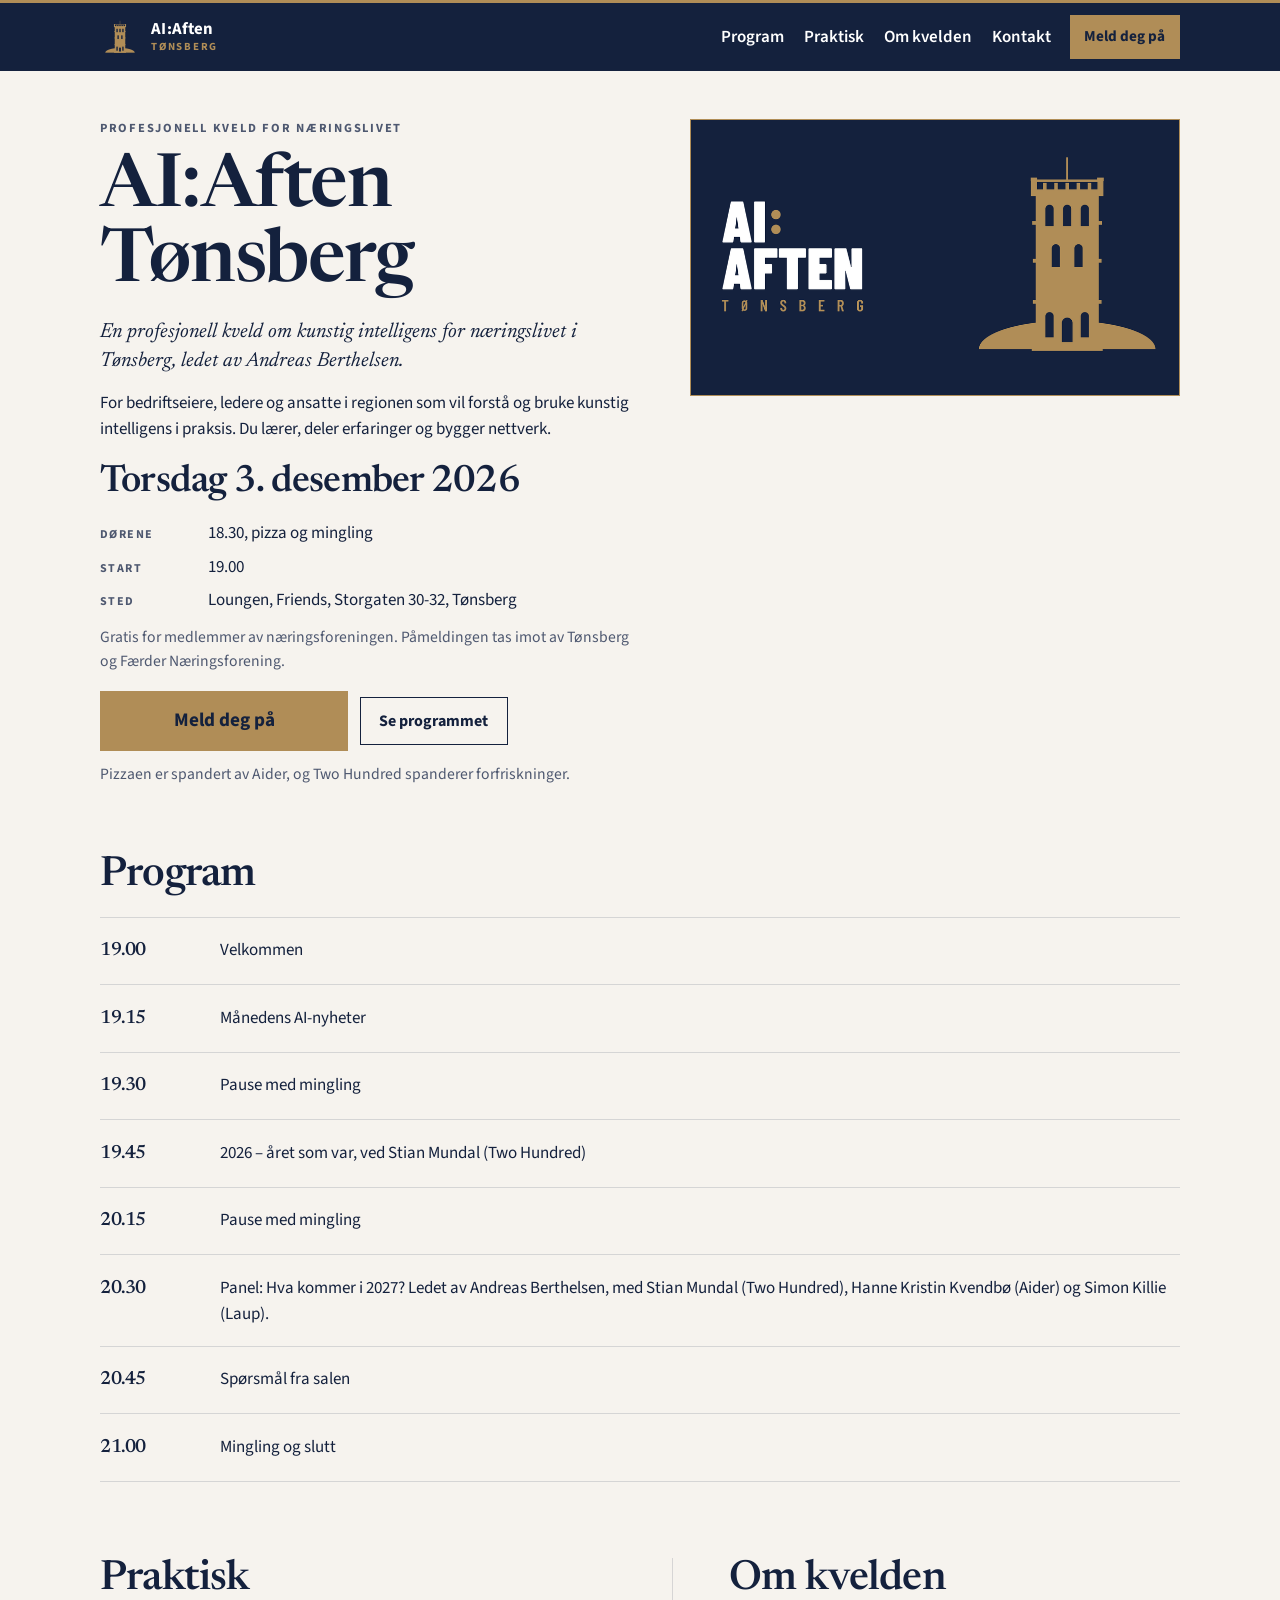
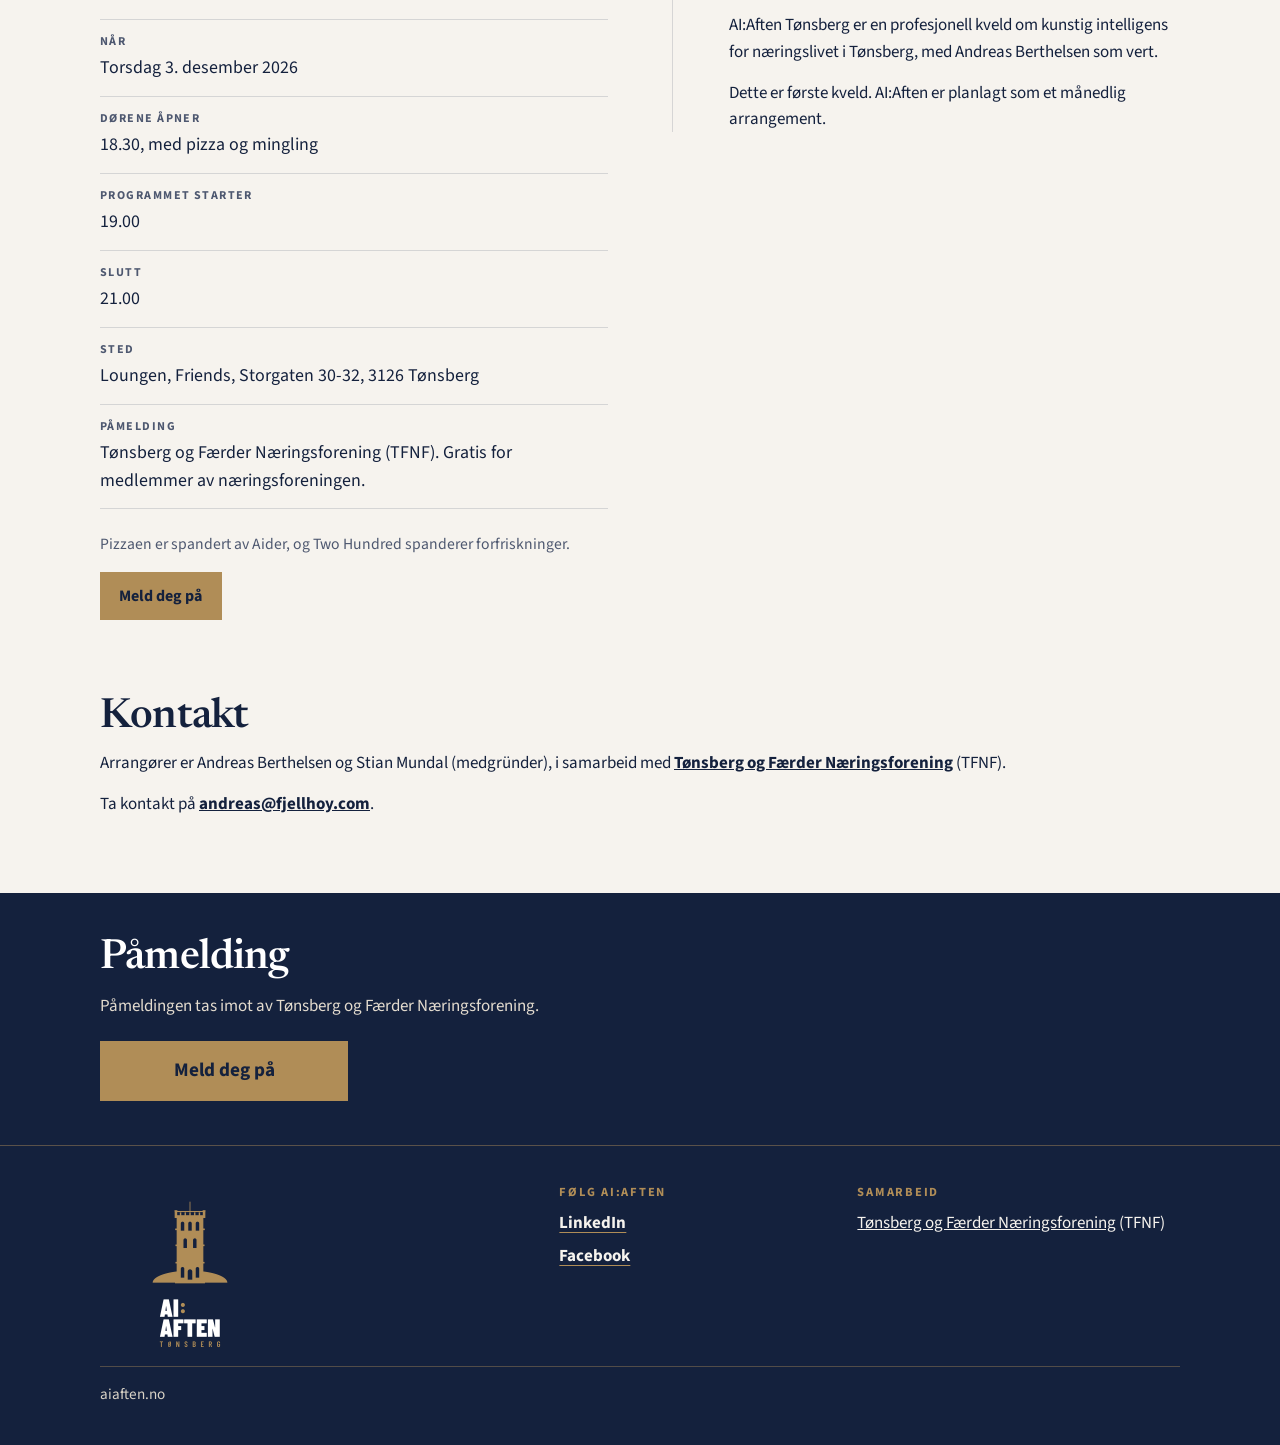
==== commit 4b6cd04d: "Vis datoen som Torsdag 3. desember 2026 Ukedagen står først, deretter dag og måned, i én synlig teks" ====
--- a/index.html
+++ b/index.html
@@ -193,12 +193,8 @@
         <h1>AI:Aften <span class="place">Tønsberg</span></h1>
         <p class="lead">En profesjonell kveld om kunstig intelligens for næringslivet i Tønsberg, ledet av Andreas Berthelsen.</p>
         <p class="audience">For bedriftseiere, ledere og ansatte i regionen som vil forstå og bruke kunstig intelligens i praksis. Du lærer, deler erfaringer og bygger nettverk.</p>
-        <!-- DATO: én synlig dato. Rekkefølge i koden er ukedag, dag, måned, så teksten leses riktig. Bytt også tittel, beskrivelse, praktisk og JSON-LD. -->
-        <time class="when" datetime="2026-12-03">
-          <span class="when-weekday">Torsdag</span>
-          <span class="when-day">3.</span>
-          <span class="when-month">desember 2026</span>
-        </time>
+        <!-- DATO: én synlig tekst, ukedag først: Torsdag 3. desember 2026. Ingen ekstra skjult dato. Bytt også tittel, beskrivelse, praktisk og JSON-LD. -->
+        <time class="when" datetime="2026-12-03">Torsdag 3. desember 2026</time>
         <ul class="quick">
           <li><span>Dørene</span> 18.30, pizza og mingling</li>
           <li><span>Start</span> 19.00</li>
--- a/styles.css
+++ b/styles.css
@@ -295,44 +295,15 @@
 }
 
 .when {
-  display: grid;
-  grid-template-columns: auto auto;
-  grid-template-areas:
-    "day weekday"
-    "day month";
-  column-gap: 0.85rem;
-  row-gap: 0.1rem;
-  justify-content: start;
-  align-items: end;
-  width: max-content;
+  display: block;
+  margin: 1.15rem 0 0;
   max-width: 100%;
-  margin: 1.1rem 0 0;
   color: var(--navy);
-}
-
-.when-day {
-  grid-area: day;
   font-family: var(--serif);
   font-weight: 560;
-  font-size: clamp(4.2rem, 14vw, 5.6rem);
-  line-height: 0.8;
-  letter-spacing: -0.03em;
-}
-
-.when-weekday {
-  grid-area: weekday;
-  align-self: end;
-  font-size: 0.78rem;
-  font-weight: 700;
-  letter-spacing: 0.14em;
-  text-transform: uppercase;
-}
-
-.when-month {
-  grid-area: month;
-  font-family: var(--serif);
-  font-size: 1.45rem;
-  line-height: 1.1;
+  font-size: clamp(1.7rem, 4.6vw, 2.35rem);
+  line-height: 1.15;
+  letter-spacing: -0.02em;
 }
 
 .quick {
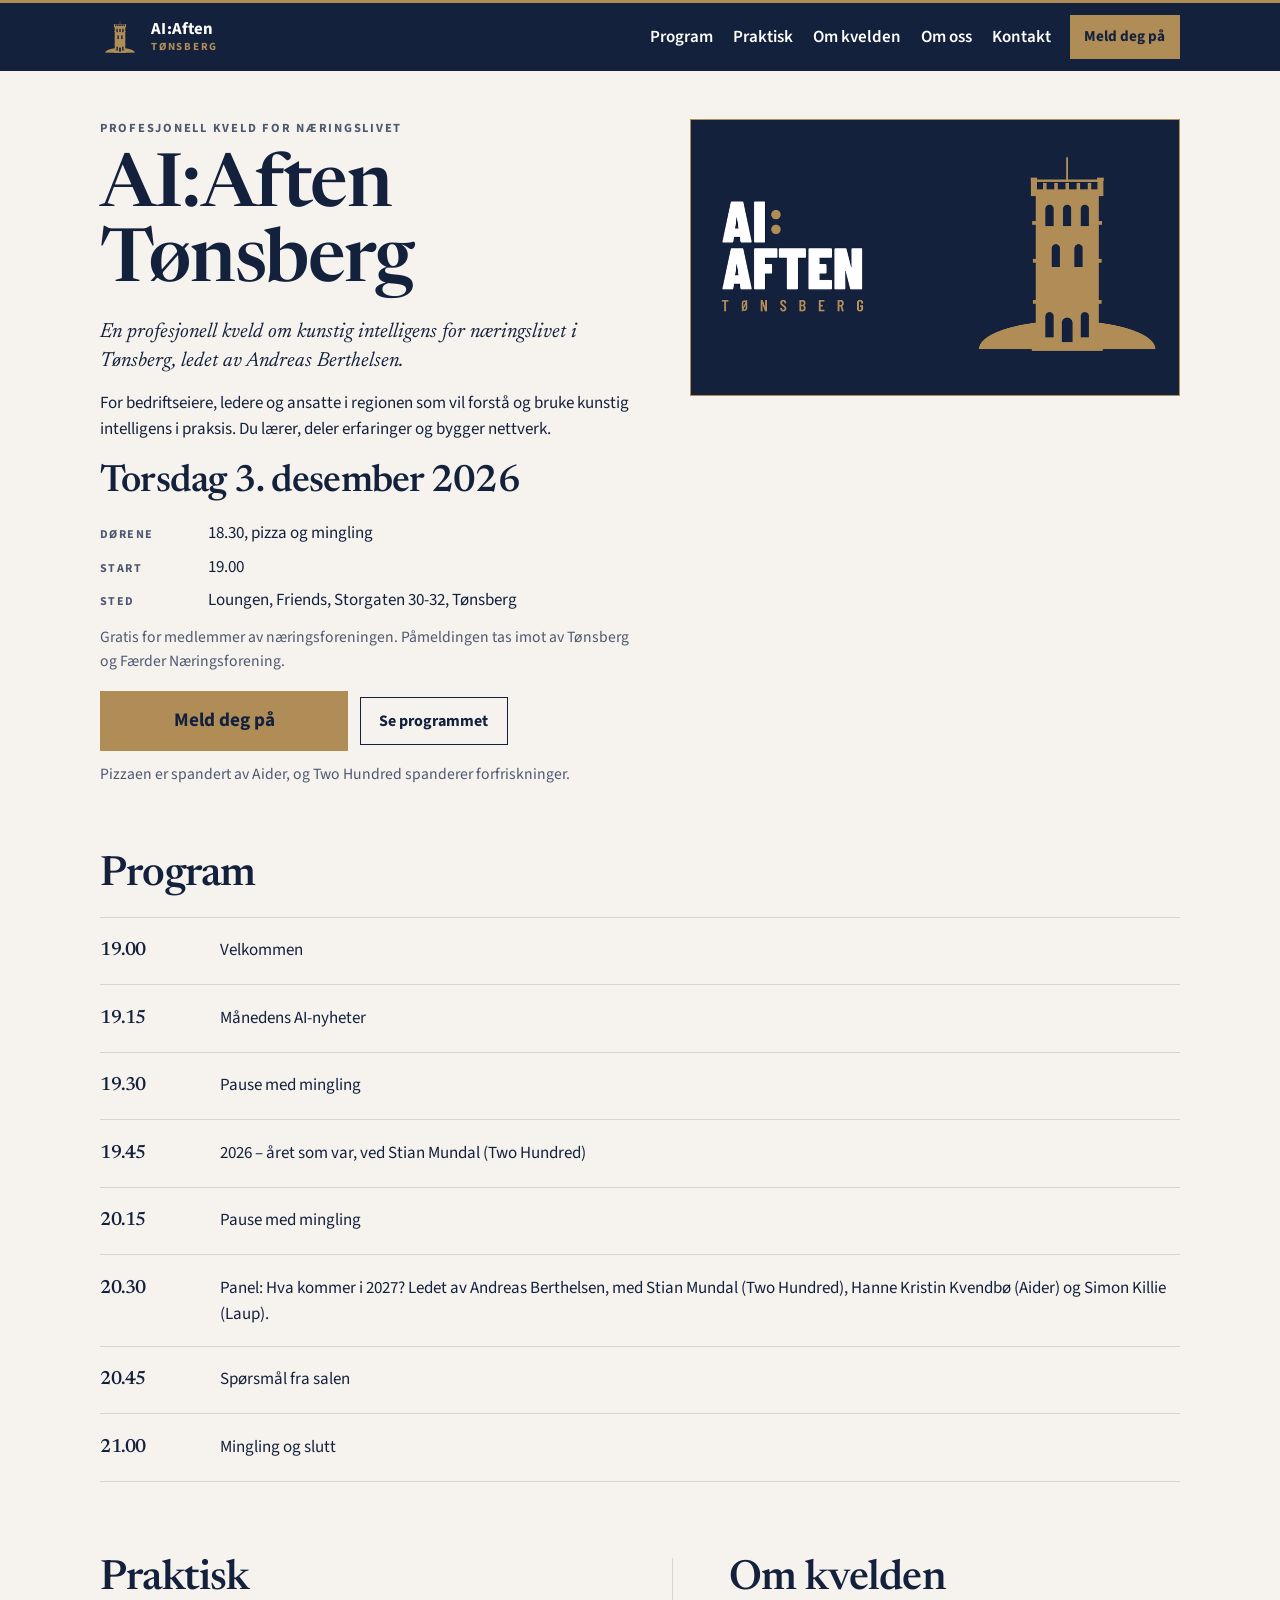
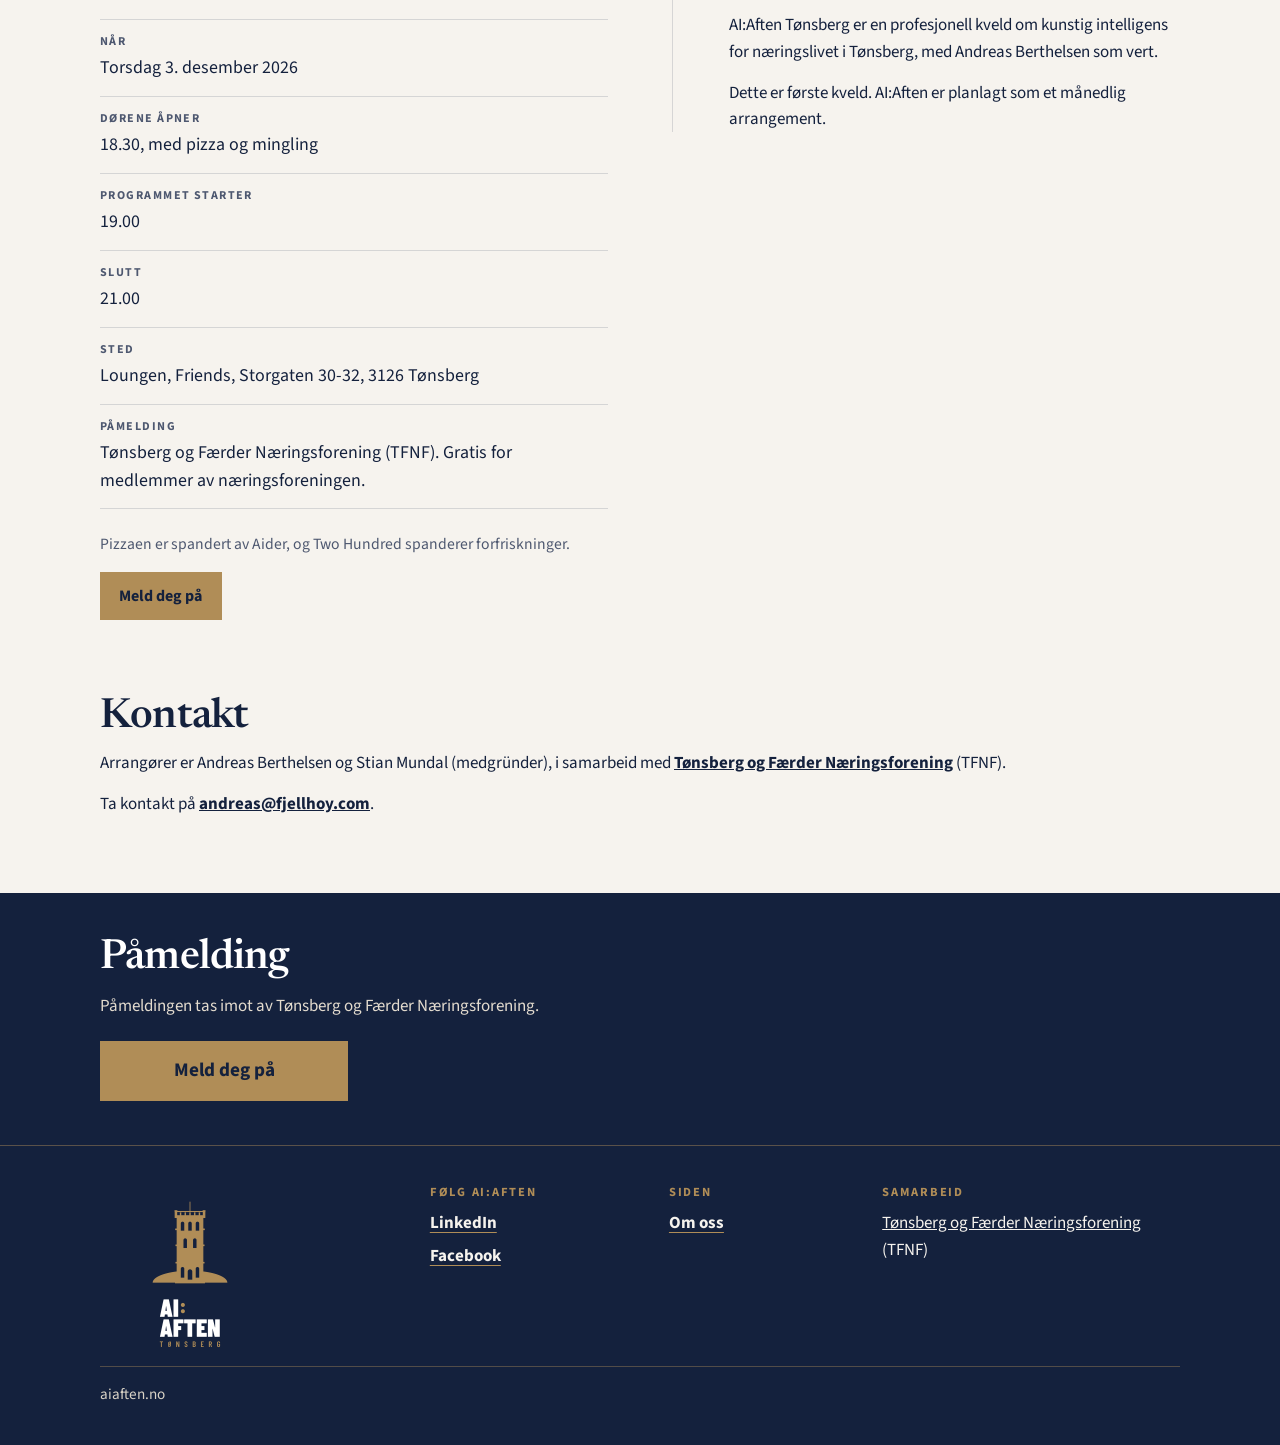
==== commit 7ca66403: "Legg til Om oss-side med portretter og personoppføringer Ny side om arrangørene, lenket fra navigasj" ====
--- a/index.html
+++ b/index.html
@@ -60,12 +60,39 @@
       {
         "@type": "Person",
         "name": "Andreas Berthelsen",
-        "email": "andreas@fjellhoy.com"
+        "email": "andreas@fjellhoy.com",
+        "jobTitle": "Daglig leder",
+        "description": "Initiativtaker og vert",
+        "url": "https://aiaften.no/om-oss.html#andreas-berthelsen",
+        "image": "https://aiaften.no/images/assets/andreas-berthelsen.jpg",
+        "sameAs": "https://www.linkedin.com/in/andreassberthelsen/",
+        "worksFor": {
+          "@type": "Organization",
+          "name": "Fjellhøy AS"
+        }
       },
       {
         "@type": "Person",
         "name": "Stian Mundal",
-        "description": "Medgründer"
+        "jobTitle": "Co-Founder og CEO",
+        "description": "Medgründer",
+        "url": "https://aiaften.no/om-oss.html#stian-mundal",
+        "image": "https://aiaften.no/images/assets/stian-mundal.jpg",
+        "sameAs": "https://www.linkedin.com/in/stianmu/",
+        "worksFor": {
+          "@type": "Organization",
+          "name": "Two Hundred Norway"
+        },
+        "alumniOf": [
+          {
+            "@type": "CollegeOrUniversity",
+            "name": "NTNU"
+          },
+          {
+            "@type": "CollegeOrUniversity",
+            "name": "Boston University"
+          }
+        ]
       },
       {
         "@type": "Organization",
@@ -172,6 +199,7 @@
         <a href="#program">Program</a>
         <a href="#praktisk">Praktisk</a>
         <a href="#om">Om kvelden</a>
+        <a href="om-oss.html">Om oss</a>
         <a href="#kontakt">Kontakt</a>
       </nav>
       <a class="button button-small" href="https://www.tfnf.no/liste-arrangementer?aiaften-28335" target="_blank" rel="noopener noreferrer">Meld deg på</a>
@@ -182,6 +210,7 @@
       <a href="#program">Program</a>
       <a href="#praktisk">Praktisk</a>
       <a href="#om">Om kvelden</a>
+      <a href="om-oss.html">Om oss</a>
       <a href="#kontakt">Kontakt</a>
     </div>
   </nav>
@@ -336,6 +365,12 @@
         </ul>
       </div>
       <div>
+        <h2>Siden</h2>
+        <ul class="link-list">
+          <li><a href="om-oss.html">Om oss</a></li>
+        </ul>
+      </div>
+      <div>
         <h2>Samarbeid</h2>
         <p><a href="https://www.tfnf.no/">Tønsberg og Færder Næringsforening</a> (TFNF)</p>
       </div>
--- a/styles.css
+++ b/styles.css
@@ -160,6 +160,7 @@
   color: #fff;
   text-decoration: none;
   font-weight: 600;
+  white-space: nowrap;
 }
 
 .nav a:hover,
@@ -176,9 +177,9 @@
 
 .subnav-inner {
   display: flex;
-  gap: 1.15rem;
-  padding: 0.15rem 0 0.55rem;
-  overflow-x: auto;
+  flex-wrap: wrap;
+  gap: 0.35rem 0.85rem;
+  padding: 0.4rem 0 0.65rem;
 }
 
 .subnav a {
@@ -598,8 +599,99 @@
   }
 
   .footer-grid {
-    grid-template-columns: 1.3fr 0.8fr 1fr;
-    gap: 2.5rem;
+    grid-template-columns: 1.15fr 0.8fr 0.7fr 1.15fr;
+    gap: 2rem;
+  }
+}
+
+.nav a[aria-current="page"],
+.subnav a[aria-current="page"] {
+  text-decoration: underline;
+  text-decoration-color: var(--gold);
+  text-underline-offset: 0.28em;
+}
+
+.page-intro {
+  padding: 1.6rem 0 2.6rem;
+}
+
+.page-intro .lead,
+.page-intro .intro-next {
+  max-width: 40rem;
+}
+
+.page-intro .intro-next {
+  margin: 0.9rem 0 0;
+}
+
+.page-intro a,
+.facts a {
+  color: var(--navy);
+  font-weight: 700;
+}
+
+.person h3 {
+  margin: 0;
+  font-family: var(--serif);
+  font-weight: 560;
+  font-size: clamp(1.75rem, 3vw, 2.25rem);
+  letter-spacing: -0.02em;
+  line-height: 1.05;
+  font-optical-sizing: auto;
+}
+
+.portrait-frame {
+  width: 168px;
+  height: 168px;
+  max-width: 400px;
+  max-height: 400px;
+  margin: 0 0 1.15rem;
+  border: 2px solid var(--gold);
+  border-radius: 50%;
+  overflow: hidden;
+  background: var(--paper);
+}
+
+.portrait {
+  display: block;
+  width: 100%;
+  height: 100%;
+  max-width: 400px;
+  max-height: 400px;
+  object-fit: cover;
+}
+
+.role {
+  margin: 0.45rem 0 0;
+  font-size: 0.78rem;
+  font-weight: 700;
+  letter-spacing: 0.14em;
+  text-transform: uppercase;
+  color: var(--muted);
+}
+
+.person p {
+  margin: 0.85rem 0 0;
+  max-width: 40rem;
+}
+
+.person a {
+  color: var(--navy);
+  font-weight: 700;
+}
+
+.person .role {
+  margin: 0.45rem 0 0;
+}
+
+@media (min-width: 880px) {
+  .page-intro {
+    padding: 3rem 0 3.25rem;
+  }
+
+  .portrait-frame {
+    width: 200px;
+    height: 200px;
   }
 }
 
